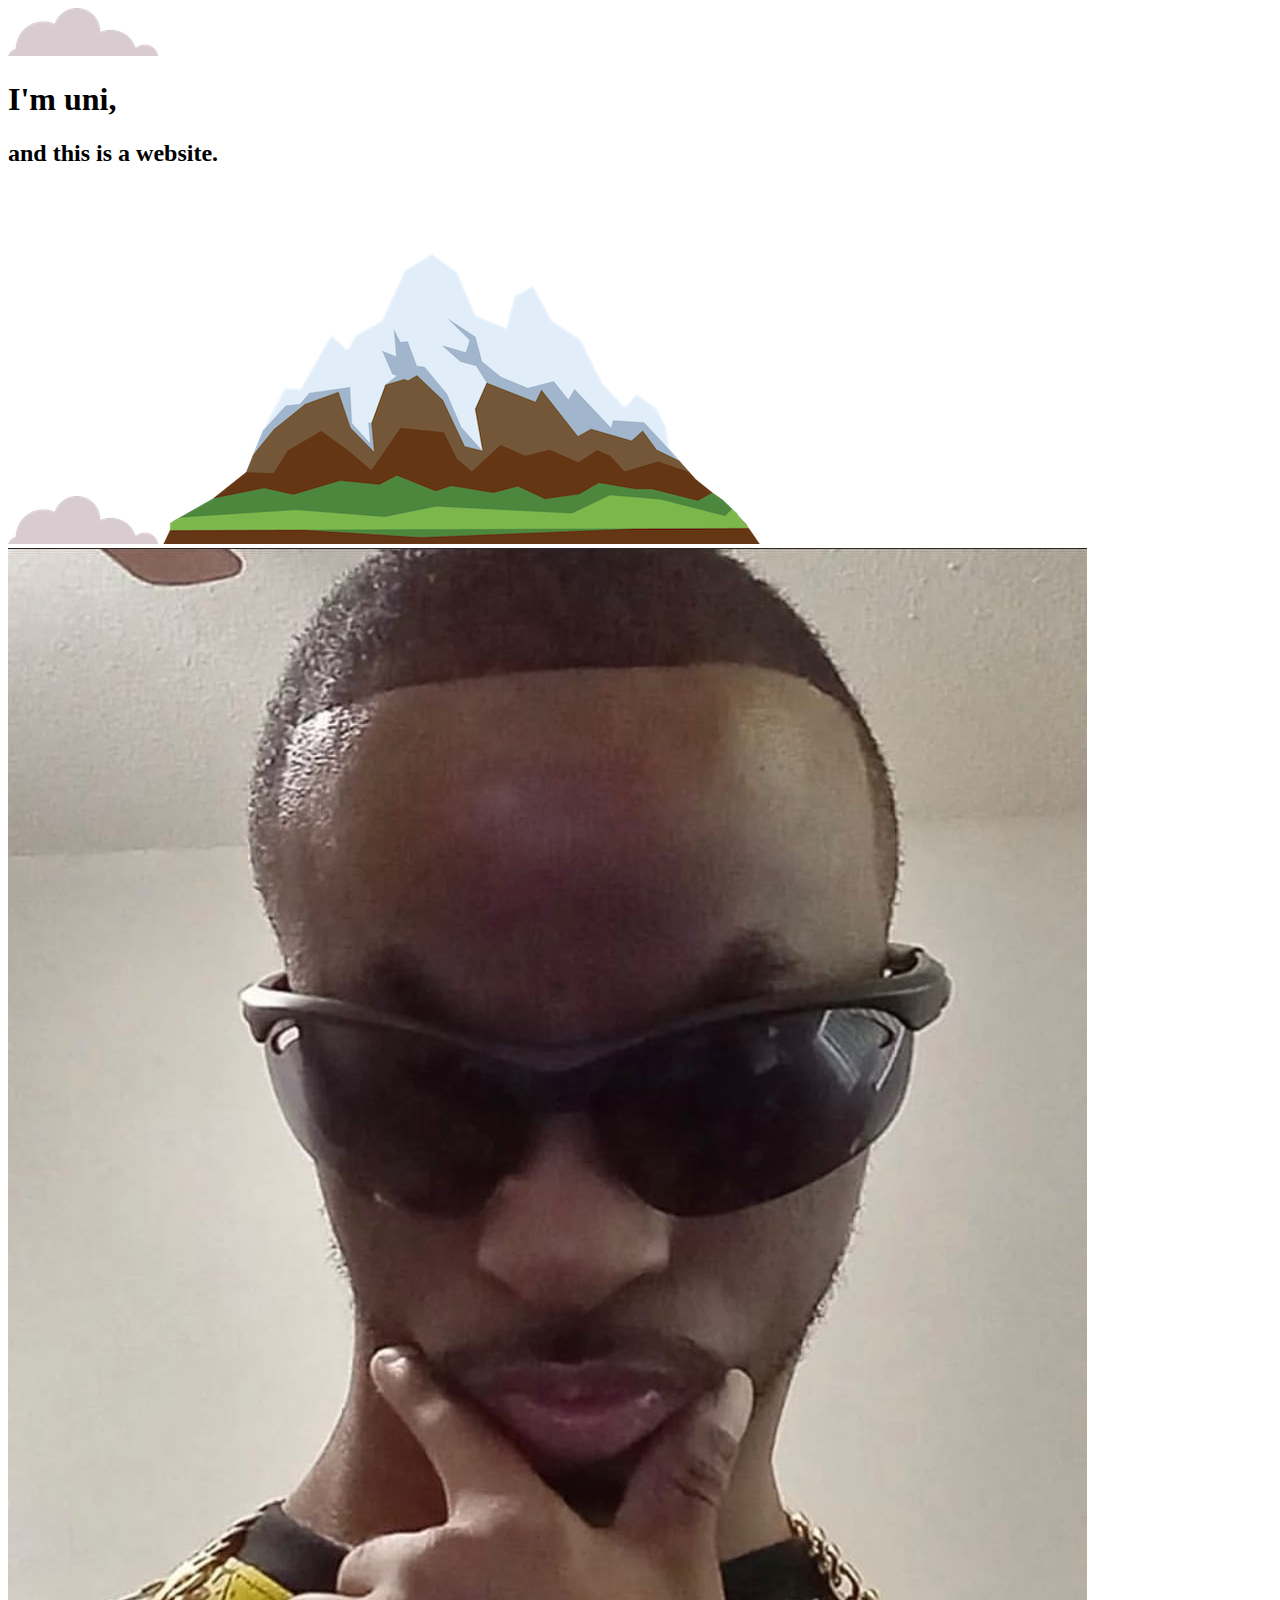
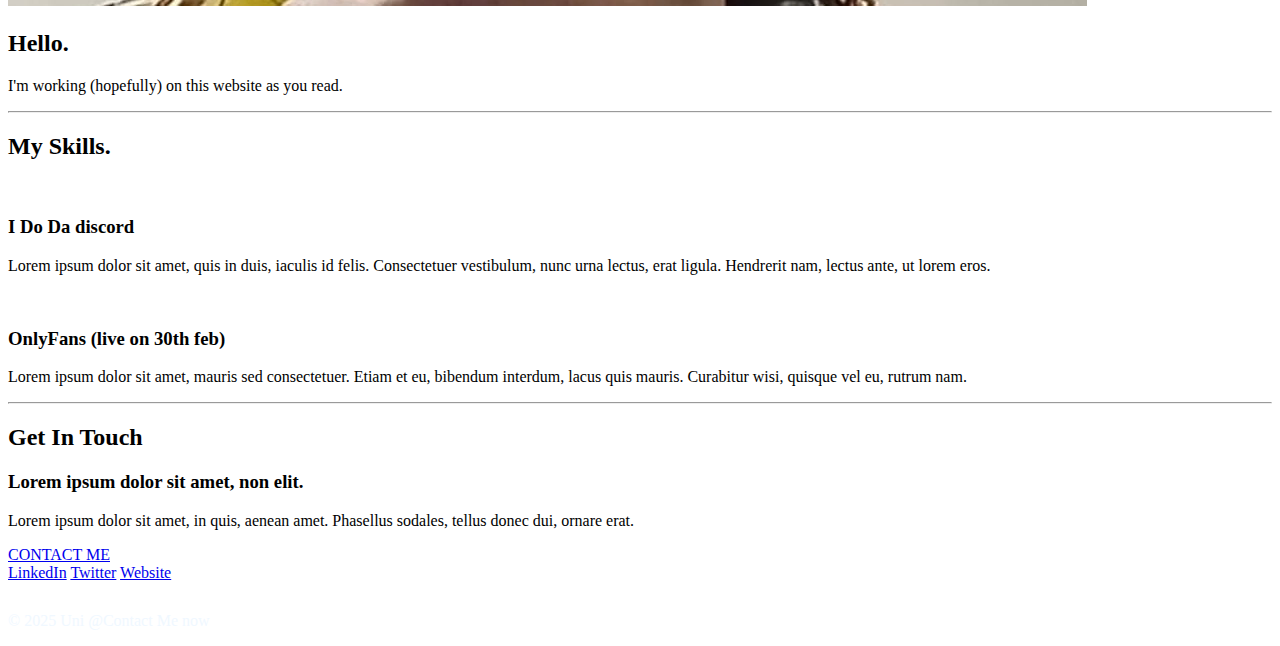
==== cv.html @ 2284a3ab "day3?" ====
<!DOCTYPE html>
<html lang="en">

<head>
    <meta charset="UTF-8">
    <meta http-equiv="X-UA-Compatible" content="IE=edge">
    <meta name="viewport" content="width=device-width, initial-scale=1.0">
    <title>Document</title>
    <link rel="stylesheet" href="css/styles.css">
    <link rel="icon" href="icon.png">
    <link rel="preconnect" href="https://fonts.googleapis.com">
    <link rel="preconnect" href="https://fonts.gstatic.com" crossorigin>
    <link href="https://fonts.googleapis.com/css2?family=Merriweather&family=Montserrat&family=Sacramento&display=swap"
        rel="stylesheet">
</head>

<body>
    <div class="top-container">
        <img class="top-cloud" src="images/cloud.png" alt="cloud">
        <h1>I'm uni,</h1>
        <h2>and this is a website.</h2>
        <img class="bottom-cloud" src="images/cloud.png" alt="cloud">
        <img src="images/mountain.png" alt="mountain">
    </div>
    <div class="middle-container">
        <div class="profile">
            <img class="pfp" src="images/pfp.jpg" alt="">
            <h2>Hello.</h2>
            <p>I'm working (hopefully) on this website as you read. </p>
        </div>
        <hr>
        <div class="skills">
            <h2>My Skills.</h2>
            <div class="skill-row">
                <img class="discord" src="https://media.tenor.com/m34YGdjj-jkAAAAC/discord-mod-discord.gif" alt="">
                <h3>I Do Da discord</h3>
                <p>Lorem ipsum dolor sit amet, quis in duis, iaculis id felis. Consectetuer vestibulum, nunc urna
                    lectus, erat ligula. Hendrerit nam, lectus ante, ut lorem eros.</p>
            </div>
            <div class="skill-row">
                <img class="OnlyFans" src="https://media3.giphy.com/media/Qus4ThJNrTrfgTXRc1/giphy.gif" alt="">
                <h3>OnlyFans (live on 30th feb)</h3>
                <p>Lorem ipsum dolor sit amet, mauris sed consectetuer. Etiam et eu, bibendum interdum, lacus quis
                    mauris. Curabitur wisi, quisque vel eu, rutrum nam.</p>
            </div>
        </div>
        <hr>
        <div class="contact-me">
            <h2>Get In Touch</h2>
            <h3>Lorem ipsum dolor sit amet, non elit.</h3>
            <p class="prebtn">Lorem ipsum dolor sit amet, in quis, aenean amet. Phasellus sodales, tellus donec dui, ornare erat.</p>
            <a class="btn" href="https://www.youtube.com/watch?v=dQw4w9WgXcQ">CONTACT ME</a>
        </div>
    </div>


    <div class="bottom-container">
        <a class="footer-link" href="https://www.youtube.com/watch?v=dQw4w9WgXcQ">LinkedIn</a>
        <a class="footer-link" href="https://www.youtube.com/watch?v=dQw4w9WgXcQ">Twitter</a>
        <a class="footer-link" href="https://www.youtube.com/watch?v=dQw4w9WgXcQ">Website</a>
        <p style="margin-top: 30px; color: aliceblue;">© 2025 Uni @Contact Me now</p>
    </div>
</body>

</html>
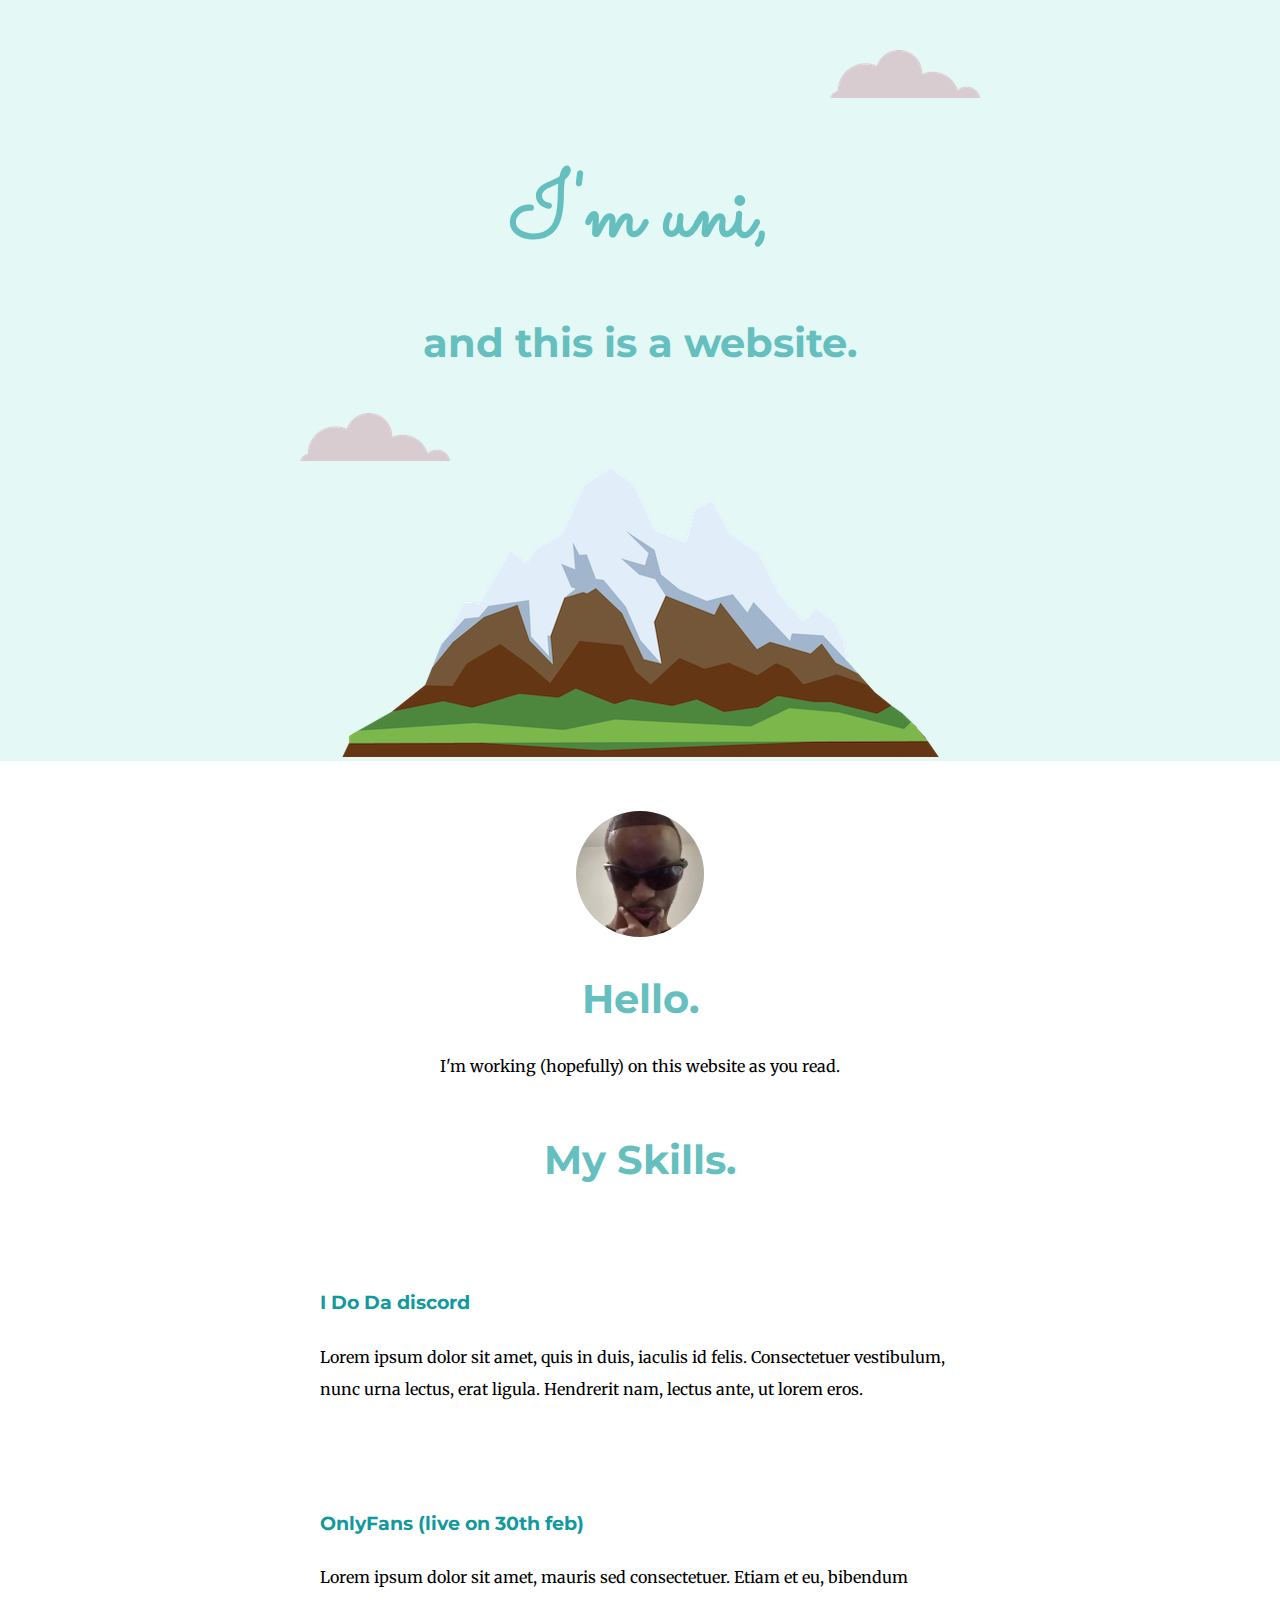
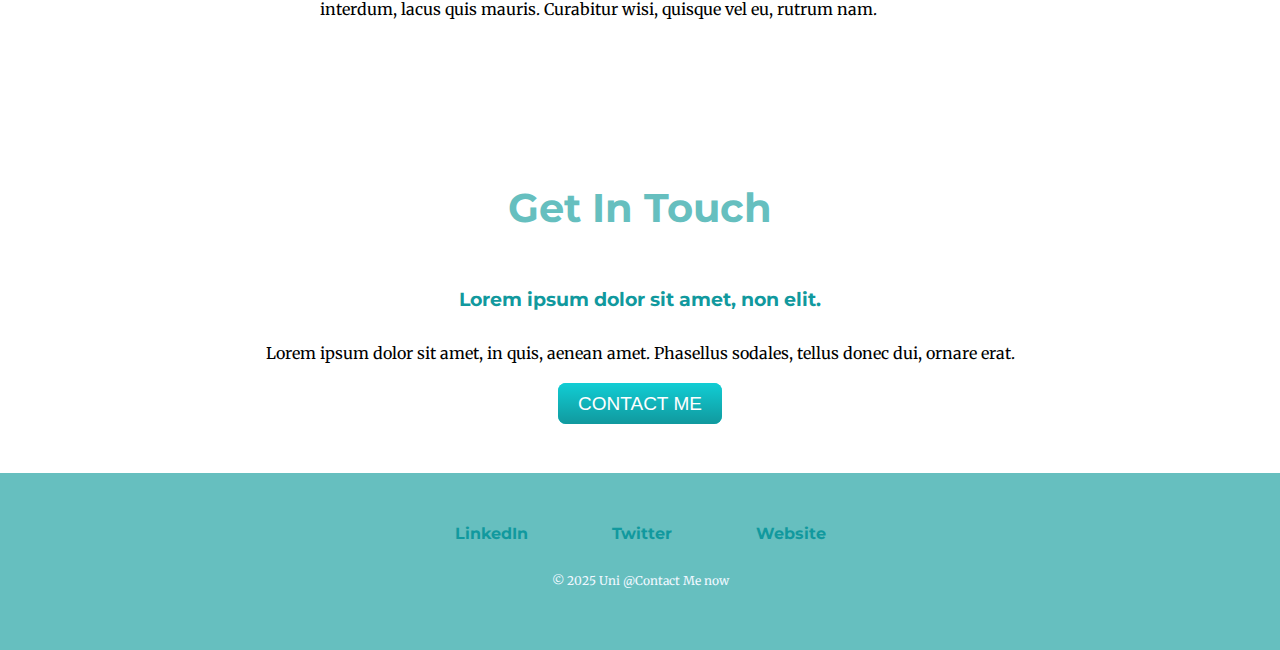
==== commit 9d799cb4: "day4" ====
--- a/cv.html
+++ b/cv.html
@@ -58,7 +58,7 @@
         <a class="footer-link" href="https://www.youtube.com/watch?v=dQw4w9WgXcQ">LinkedIn</a>
         <a class="footer-link" href="https://www.youtube.com/watch?v=dQw4w9WgXcQ">Twitter</a>
         <a class="footer-link" href="https://www.youtube.com/watch?v=dQw4w9WgXcQ">Website</a>
-        <p style="margin-top: 30px; color: aliceblue;">© 2025 Uni @Contact Me now</p>
+        <p style="margin-top: 30px; color: aliceblue; font-size: 0.75rem;">© 2025 Uni @Contact Me now</p>
     </div>
 </body>
 
--- a/css/styles.css
+++ b/css/styles.css
@@ -0,0 +1,134 @@
+body {
+    margin: 0;
+    text-align: center;
+    font-family: 'Merriweather', serif;
+}
+
+h1 {
+    margin: 50px auto 0 auto;
+    font-family: 'Sacramento', cursive;
+    font-size: 562.5%;
+    color: #66BFBF;
+    line-height: 1.5;
+}
+
+h2 {
+    font-family: 'Montserrat', sans-serif;
+    font-size: 2.5rem;
+    color: #66BFBF;
+    font-weight: bold;
+}
+
+h3 {
+    font-family: 'Montserrat', sans-serif;
+    color: #11999E;
+}
+
+.top-container {
+    background-color: #E4F9F5;
+    position: relative;
+    padding-top: 100px;
+
+}
+
+.mid-container {
+    margin-bottom: 50px;
+}
+
+.top-cloud {
+    position: absolute;
+    right: 300px;
+    top: 50px;
+}
+
+.bottom-cloud {
+    position: absolute;
+    left: 300px;
+    bottom: 300px;
+}
+
+a {
+    color: #11999E;
+    background-color: transparent;
+    text-decoration: none;
+    font-family: 'Montserrat', sans-serif;
+    text-decoration: underline;
+}
+
+.skill-row {
+    width: 50%;
+    margin: 100px auto 100px auto;
+    text-align: left;
+    line-height: 2;
+}
+
+.discord {
+    width: 25%;
+    float: left;
+    margin-right: 30px;
+}
+
+.OnlyFans {
+    width: 25%;
+    float: right;
+    margin-left: 30px;
+}
+
+.pfp {
+    margin-top: 50px;
+    border-radius: 50%;
+    width: 10%
+}
+a:hover{
+    color: aliceblue;
+}
+hr {
+    display: block;
+    border: 0px;
+    height: 10px;
+    background-image: url('images/hr.png');
+}
+.btn {
+    margin-top: 500px;
+    margin-bottom: 50px; 
+    background: #11cdd4;
+    background-image: -webkit-linear-gradient(top, #11cdd4, #11999e);
+    background-image: -moz-linear-gradient(top, #11cdd4, #11999e);
+    background-image: -ms-linear-gradient(top, #11cdd4, #11999e);
+    background-image: -o-linear-gradient(top, #11cdd4, #11999e);
+    background-image: linear-gradient(to bottom, #11cdd4, #11999e);
+    -webkit-border-radius: 8;
+    -moz-border-radius: 8;
+    border-radius: 8px;
+    font-family: Arial;
+    color: #ffffff;
+    font-size: 19px;
+    padding: 10px 20px 10px 20px;
+    text-decoration: none;
+  }
+  
+  .btn:hover {
+    background: #30e3cb;
+    background-image: -webkit-linear-gradient(top, #30e3cb, #2bc4ad);
+    background-image: -moz-linear-gradient(top, #30e3cb, #2bc4ad);
+    background-image: -ms-linear-gradient(top, #30e3cb, #2bc4ad);
+    background-image: -o-linear-gradient(top, #30e3cb, #2bc4ad);
+    background-image: linear-gradient(to bottom, #30e3cb, #2bc4ad);
+    text-decoration: none;
+  }
+  .contact-me{
+    line-height: 2;
+    margin-bottom: 50px;
+  }
+  .bottom-container{
+    margin-top: 50px;
+    background-color: #66BFBF;
+    padding: 50px;
+
+}
+.footer-link{
+    color: #11999E;
+    text-decoration: none;
+    padding: 40px;
+    font-weight: bold;
+}